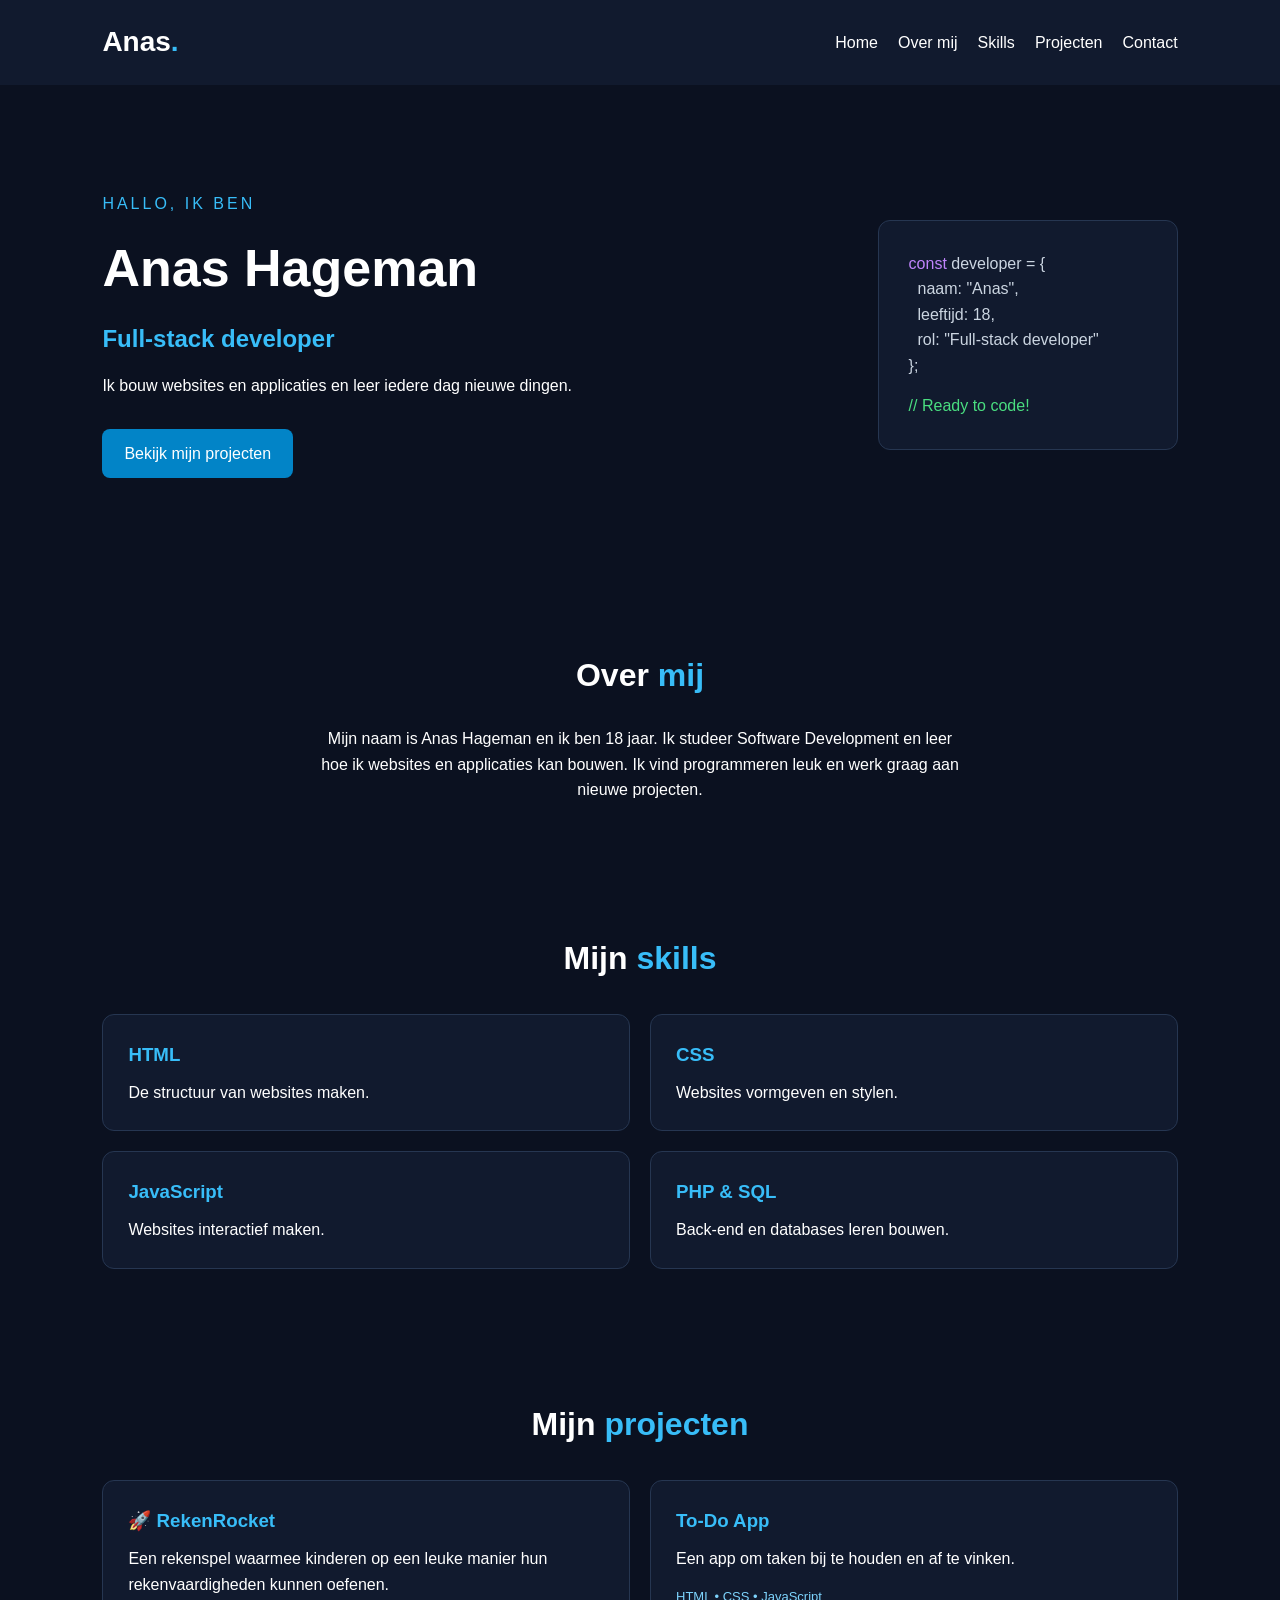
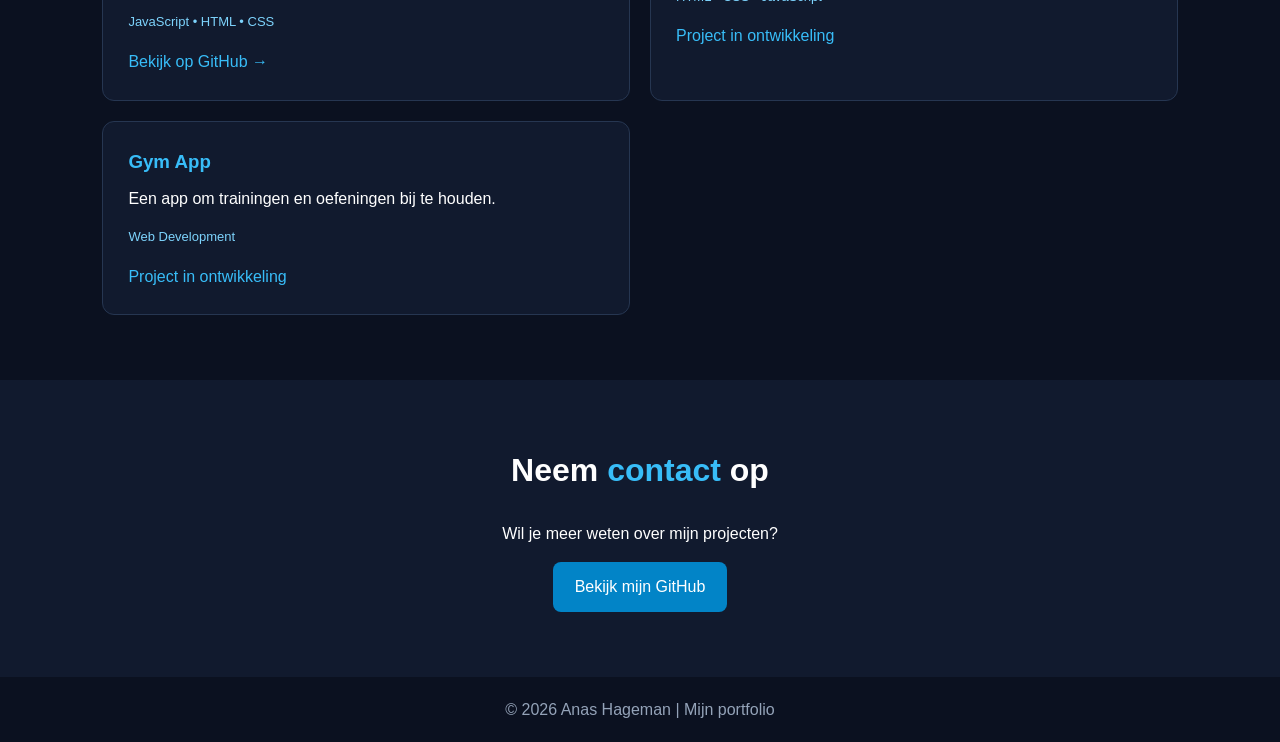
==== index.html @ 2a6a4658 "Eerste versie van mijn portfolio" ====
<!DOCTYPE html>
<html lang="nl">
<head>
    <meta charset="UTF-8">
    <meta name="viewport" content="width=device-width, initial-scale=1.0">
    <title>Portfolio | Anas Hageman</title>
    <link rel="stylesheet" href="style.css">
</head>
<body>

<header>
    <nav class="navbar">
        <a href="#home" class="logo">Anas<span>.</span></a>

        <ul>
            <li><a href="#home">Home</a></li>
            <li><a href="#about">Over mij</a></li>
            <li><a href="#skills">Skills</a></li>
            <li><a href="#projects">Projecten</a></li>
            <li><a href="#contact">Contact</a></li>
        </ul>
    </nav>
</header>

<section id="home" class="hero">
    <div class="hero-content">
        <p class="small-title">HALLO, IK BEN</p>
        <h1>Anas Hageman</h1>
        <h2>Full-stack developer</h2>

        <p>
            Ik bouw websites en applicaties
            en leer iedere dag nieuwe dingen.
        </p>

        <a href="#projects" class="button">
            Bekijk mijn projecten
        </a>
    </div>

    <div class="code-box">
        <p><span>const</span> developer = {</p>
        <p>&nbsp;&nbsp;naam: "Anas",</p>
        <p>&nbsp;&nbsp;leeftijd: 18,</p>
        <p>&nbsp;&nbsp;rol: "Full-stack developer"</p>
        <p>};</p>
        <p class="green">// Ready to code!</p>
    </div>
</section>

<section id="about" class="section">
    <h2>Over <span>mij</span></h2>
    <p class="description">
        Mijn naam is Anas Hageman en ik ben 18 jaar.
        Ik studeer Software Development en leer hoe ik
        websites en applicaties kan bouwen.
        Ik vind programmeren leuk en werk graag aan nieuwe projecten.
    </p>
</section>

<section id="skills" class="section">
    <h2>Mijn <span>skills</span></h2>

    <div class="cards">
        <div class="card">
            <h3>HTML</h3>
            <p>De structuur van websites maken.</p>
        </div>

        <div class="card">
            <h3>CSS</h3>
            <p>Websites vormgeven en stylen.</p>
        </div>

        <div class="card">
            <h3>JavaScript</h3>
            <p>Websites interactief maken.</p>
        </div>

        <div class="card">
            <h3>PHP & SQL</h3>
            <p>Back-end en databases leren bouwen.</p>
        </div>
    </div>
</section>

<section id="projects" class="section">
    <h2>Mijn <span>projecten</span></h2>

    <div class="cards">
        <a href="https://github.com/anashageman-hash/JavaScript-app"
           target="_blank"
           rel="noopener noreferrer"
           class="card project-link">

            <h3>🚀 RekenRocket</h3>
            <p>
                Een rekenspel waarmee kinderen op een leuke
                manier hun rekenvaardigheden kunnen oefenen.
            </p>
            <span class="tag">JavaScript • HTML • CSS</span>
            <p class="github-text">Bekijk op GitHub →</p>
        </a>

        <div class="card">
            <h3>To-Do App</h3>
            <p>
                Een app om taken bij te houden
                en af te vinken.
            </p>
            <span class="tag">HTML • CSS • JavaScript</span>
            <p class="github-text">Project in ontwikkeling</p>
        </div>

        <div class="card">
            <h3>Gym App</h3>
            <p>
                Een app om trainingen en oefeningen
                bij te houden.
            </p>
            <span class="tag">Web Development</span>
            <p class="github-text">Project in ontwikkeling</p>
        </div>
    </div>
</section>

<section id="contact" class="section contact">
    <h2>Neem <span>contact</span> op</h2>
    <p>Wil je meer weten over mijn projecten?</p>

    <a href="https://github.com/anashageman-hash"
       target="_blank"
       rel="noopener noreferrer"
       class="button">
        Bekijk mijn GitHub
    </a>
</section>

<footer>
    <p>© 2026 Anas Hageman | Mijn portfolio</p>
</footer>

<script src="script.js"></script>
</body>
</html>
---- style.css ----
* {
    margin: 0;
    padding: 0;
    box-sizing: border-box;
    scroll-behavior: smooth;
}

body {
    font-family: Arial, sans-serif;
    background: #0b1120;
    color: white;
    line-height: 1.6;
}

.navbar {
    display: flex;
    justify-content: space-between;
    align-items: center;
    padding: 20px 8%;
    background: #111a2e;
}

.logo {
    font-size: 28px;
    font-weight: bold;
    color: white;
    text-decoration: none;
}

.logo span,
.section h2 span {
    color: #38bdf8;
}

.navbar ul {
    display: flex;
    list-style: none;
    gap: 20px;
}

.navbar a {
    color: white;
    text-decoration: none;
}

.navbar ul a:hover {
    color: #38bdf8;
}

.hero {
    min-height: 500px;
    display: flex;
    justify-content: space-between;
    align-items: center;
    gap: 40px;
    padding: 80px 8%;
}

.small-title {
    color: #38bdf8;
    letter-spacing: 3px;
}

.hero h1 {
    font-size: 52px;
    margin: 10px 0;
}

.hero h2 {
    color: #38bdf8;
    margin-bottom: 15px;
}

.hero-content > p:not(.small-title) {
    margin-bottom: 15px;
}

.button {
    display: inline-block;
    margin-top: 15px;
    padding: 12px 22px;
    background: #0284c7;
    color: white;
    text-decoration: none;
    border-radius: 8px;
    transition: 0.3s;
}

.button:hover {
    background: #0369a1;
    transform: translateY(-2px);
}

.code-box {
    background: #111a2e;
    border: 1px solid #263651;
    padding: 30px;
    border-radius: 12px;
    color: #cbd5e1;
    min-width: 300px;
}

.code-box span {
    color: #c084fc;
}

.code-box .green {
    color: #4ade80;
    margin-top: 15px;
}

.section {
    padding: 65px 8%;
    text-align: center;
}

.section h2 {
    font-size: 32px;
    margin-bottom: 25px;
}

.description {
    max-width: 650px;
    margin: 0 auto;
}

.cards {
    display: grid;
    grid-template-columns: repeat(2, minmax(0, 1fr));
    gap: 20px;
    margin-top: 30px;
}

.card {
    background: #111a2e;
    border: 1px solid #263651;
    border-radius: 12px;
    padding: 25px;
    text-align: left;
    transition: 0.3s;
}

.card:hover {
    transform: translateY(-5px);
    border-color: #38bdf8;
}

.card h3 {
    color: #38bdf8;
    margin-bottom: 10px;
}

.project-link {
    display: block;
    color: white;
    text-decoration: none;
    cursor: pointer;
}

.tag {
    display: inline-block;
    color: #7dd3fc;
    margin-top: 15px;
    font-size: 13px;
}

.github-text {
    color: #38bdf8;
    margin-top: 15px;
}

.contact {
    background: #111a2e;
}

footer {
    padding: 20px;
    text-align: center;
    color: #94a3b8;
}

@media (max-width: 700px) {
    .navbar {
        flex-direction: column;
        gap: 15px;
    }

    .navbar ul {
        flex-wrap: wrap;
        justify-content: center;
        gap: 12px;
    }

    .hero {
        flex-direction: column;
        align-items: flex-start;
    }

    .hero h1 {
        font-size: 38px;
    }

    .code-box {
        min-width: 0;
        width: 100%;
        overflow-wrap: anywhere;
    }

    .cards {
        grid-template-columns: 1fr;
    }
}
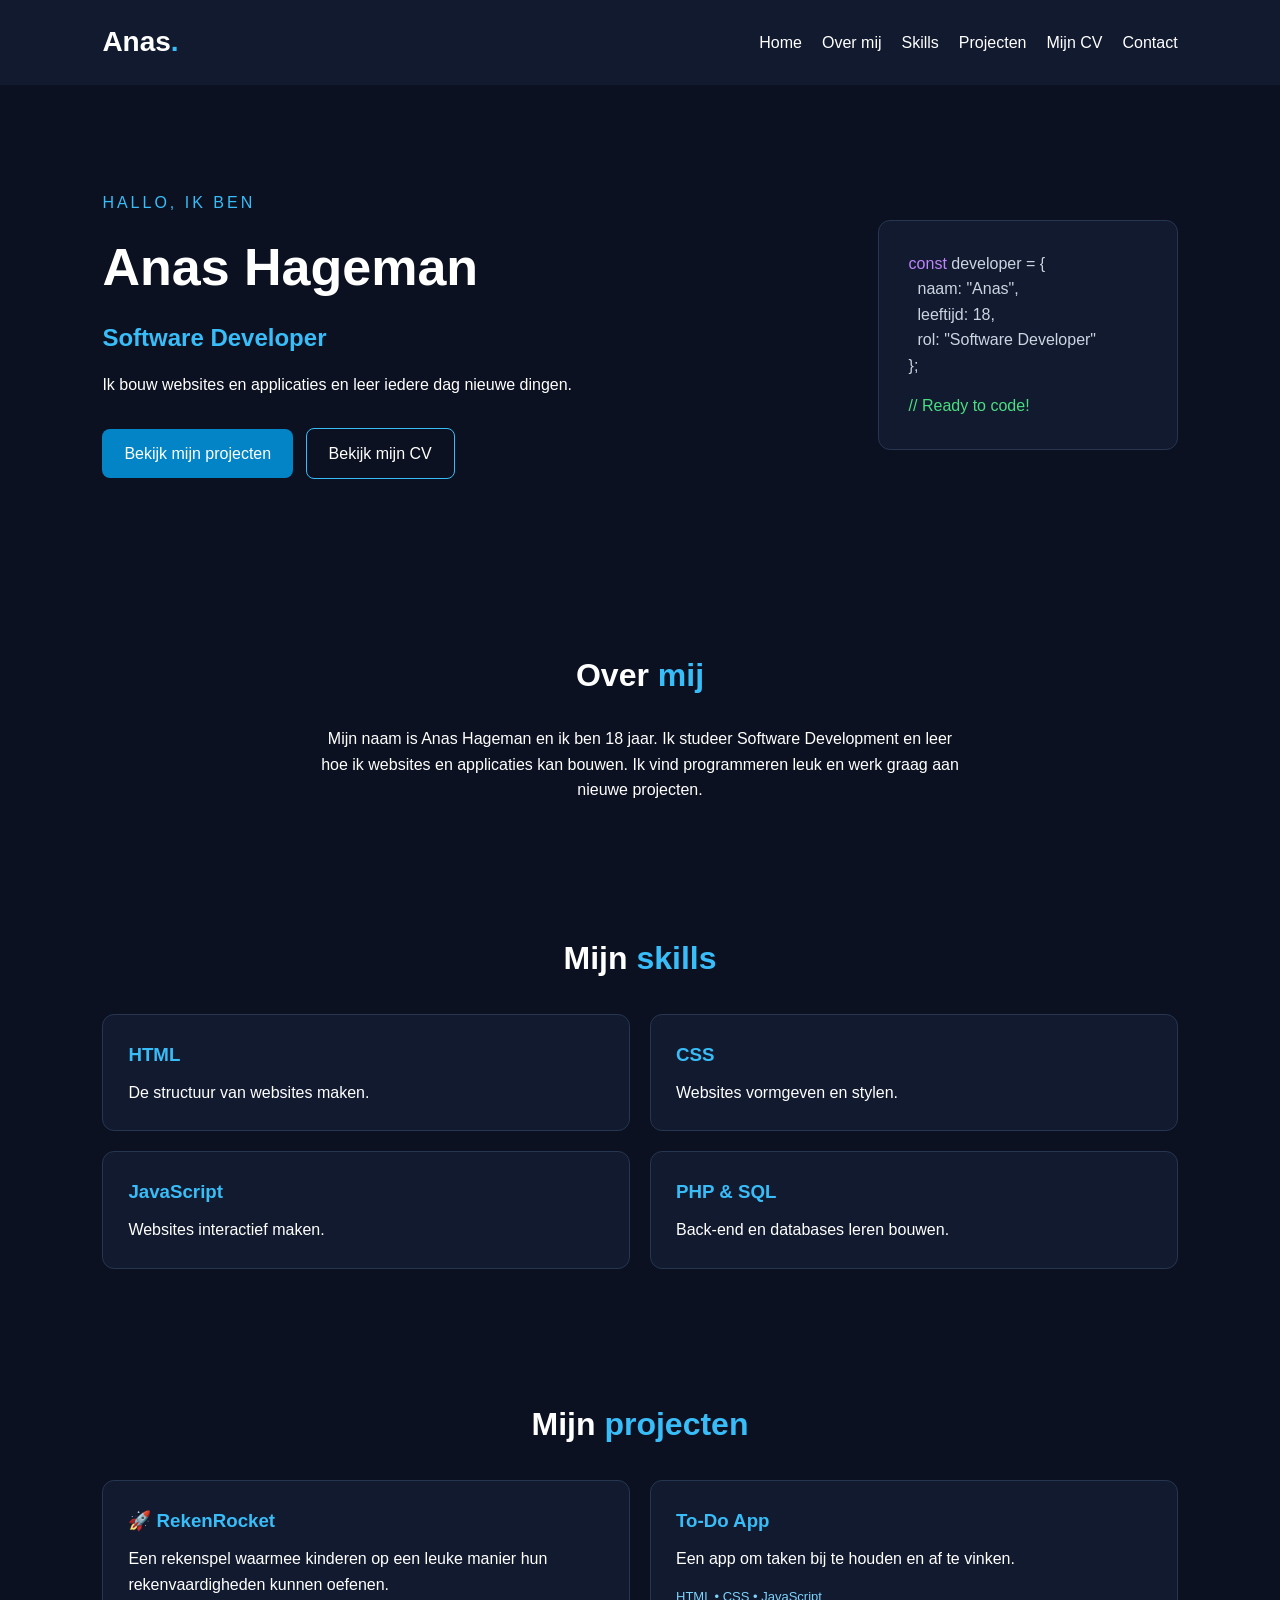
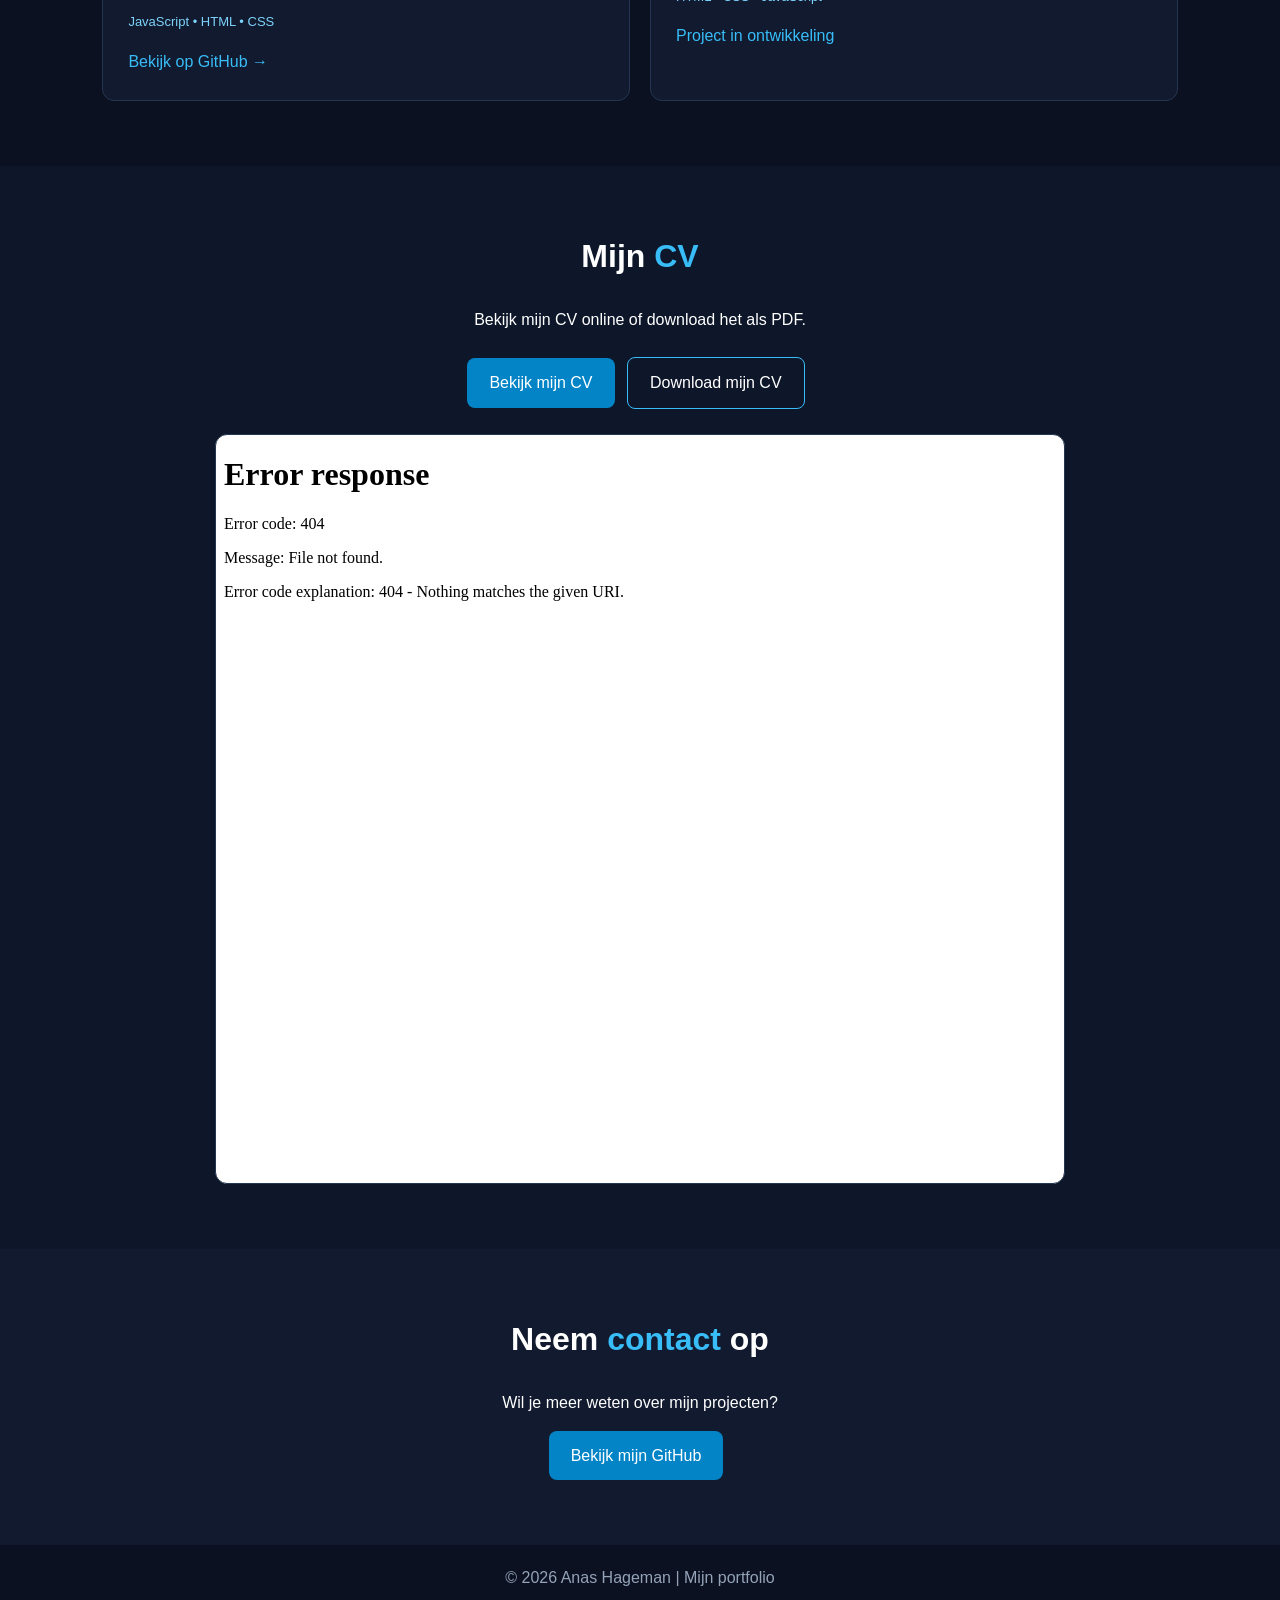
==== commit da6bac0f: "mijn cv er in gezet" ====
--- a/index.html
+++ b/index.html
@@ -18,6 +18,7 @@
             <li><a href="#about">Over mij</a></li>
             <li><a href="#skills">Skills</a></li>
             <li><a href="#projects">Projecten</a></li>
+            <li><a href="#cv">Mijn CV</a></li>
             <li><a href="#contact">Contact</a></li>
         </ul>
     </nav>
@@ -27,7 +28,7 @@
     <div class="hero-content">
         <p class="small-title">HALLO, IK BEN</p>
         <h1>Anas Hageman</h1>
-        <h2>Full-stack developer</h2>
+        <h2>Software Developer</h2>
 
         <p>
             Ik bouw websites en applicaties
@@ -37,13 +38,17 @@
         <a href="#projects" class="button">
             Bekijk mijn projecten
         </a>
+
+        <a href="#cv" class="button button-secondary">
+            Bekijk mijn CV
+        </a>
     </div>
 
     <div class="code-box">
         <p><span>const</span> developer = {</p>
         <p>&nbsp;&nbsp;naam: "Anas",</p>
         <p>&nbsp;&nbsp;leeftijd: 18,</p>
-        <p>&nbsp;&nbsp;rol: "Full-stack developer"</p>
+        <p>&nbsp;&nbsp;rol: "Software Developer"</p>
         <p>};</p>
         <p class="green">// Ready to code!</p>
     </div>
@@ -89,6 +94,7 @@
     <h2>Mijn <span>projecten</span></h2>
 
     <div class="cards">
+
         <a href="https://github.com/anashageman-hash/JavaScript-app"
            target="_blank"
            rel="noopener noreferrer"
@@ -99,6 +105,7 @@
                 Een rekenspel waarmee kinderen op een leuke
                 manier hun rekenvaardigheden kunnen oefenen.
             </p>
+
             <span class="tag">JavaScript • HTML • CSS</span>
             <p class="github-text">Bekijk op GitHub →</p>
         </a>
@@ -109,19 +116,36 @@
                 Een app om taken bij te houden
                 en af te vinken.
             </p>
+
             <span class="tag">HTML • CSS • JavaScript</span>
             <p class="github-text">Project in ontwikkeling</p>
         </div>
 
-        <div class="card">
-            <h3>Gym App</h3>
-            <p>
-                Een app om trainingen en oefeningen
-                bij te houden.
-            </p>
-            <span class="tag">Web Development</span>
-            <p class="github-text">Project in ontwikkeling</p>
-        </div>
+    </div>
+</section>
+
+<section id="cv" class="section cv-section">
+    <h2>Mijn <span>CV</span></h2>
+
+    <p class="description">
+        Bekijk mijn CV online of download het als PDF.
+    </p>
+
+    <div class="cv-buttons">
+        <a href="CV.pdf" target="_blank"
+           rel="noopener noreferrer" class="button">
+            Bekijk mijn CV
+        </a>
+
+        <a href="CV.pdf" download="Anas-Hageman-CV.pdf"
+           class="button button-secondary">
+            Download mijn CV
+        </a>
+    </div>
+
+    <div class="cv-viewer">
+        <iframe src="CV.pdf" title="CV van Anas Hageman">
+        </iframe>
     </div>
 </section>
 
--- a/style.css
+++ b/style.css
@@ -79,6 +79,7 @@
 .button {
     display: inline-block;
     margin-top: 15px;
+    margin-right: 8px;
     padding: 12px 22px;
     background: #0284c7;
     color: white;
@@ -90,6 +91,15 @@
 .button:hover {
     background: #0369a1;
     transform: translateY(-2px);
+}
+
+.button-secondary {
+    background: transparent;
+    border: 1px solid #38bdf8;
+}
+
+.button-secondary:hover {
+    background: #12304a;
 }
 
 .code-box {
@@ -170,6 +180,30 @@
     margin-top: 15px;
 }
 
+.cv-section {
+    background: #0d1729;
+}
+
+.cv-buttons {
+    margin: 10px 0 25px;
+}
+
+.cv-viewer {
+    max-width: 850px;
+    height: 750px;
+    margin: 25px auto 0;
+    overflow: hidden;
+    border: 1px solid #263651;
+    border-radius: 12px;
+    background: white;
+}
+
+.cv-viewer iframe {
+    width: 100%;
+    height: 100%;
+    border: 0;
+}
+
 .contact {
     background: #111a2e;
 }
@@ -210,4 +244,8 @@
     .cards {
         grid-template-columns: 1fr;
     }
-}
+
+    .cv-viewer {
+        height: 600px;
+    }
+}
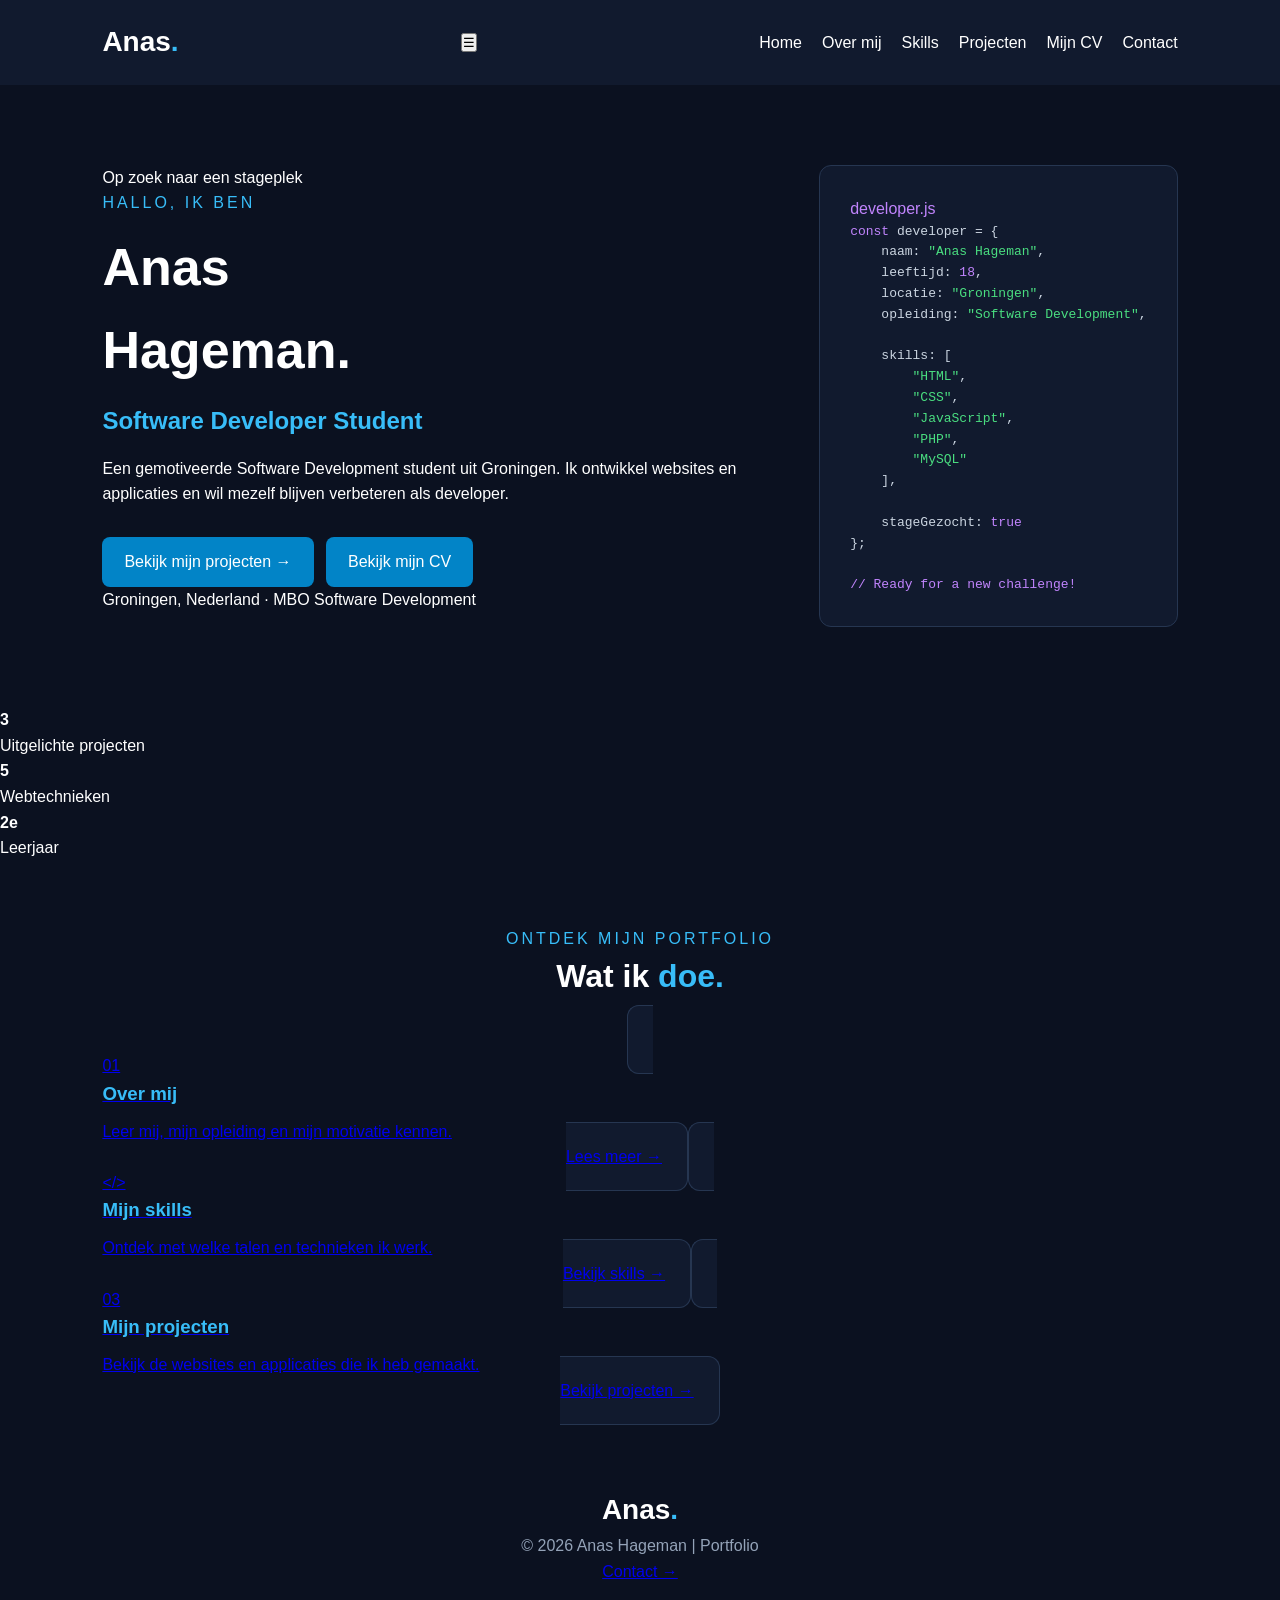
==== commit 0ccd5adc: "was vergeten te commiten maar alles mooier gemaakt" ====
--- a/index.html
+++ b/index.html
@@ -4,167 +4,136 @@
 <head>
     <meta charset="UTF-8">
     <meta name="viewport" content="width=device-width, initial-scale=1.0">
-    <title>Portfolio | Anas Hageman</title>
+    <meta name="description" content="Portfolio van Anas Hageman, Software Development student uit Groningen.">
+    <title>Home | Anas Hageman</title>
     <link rel="stylesheet" href="style.css">
+    <script src="script.js" defer></script>
 </head>
 <body>
 
 <header>
     <nav class="navbar">
-        <a href="#home" class="logo">Anas<span>.</span></a>
-
-        <ul>
-            <li><a href="#home">Home</a></li>
-            <li><a href="#about">Over mij</a></li>
-            <li><a href="#skills">Skills</a></li>
-            <li><a href="#projects">Projecten</a></li>
-            <li><a href="#cv">Mijn CV</a></li>
-            <li><a href="#contact">Contact</a></li>
+        <a href="index.html" class="logo">Anas<span>.</span></a>
+        <button class="menu-toggle" aria-label="Menu openen" aria-expanded="false" aria-controls="navigation">☰</button>
+        <ul id="navigation">
+            <li><a href="index.html">Home</a></li>
+            <li><a href="about.html">Over mij</a></li>
+            <li><a href="skills.html">Skills</a></li>
+            <li><a href="projects.html">Projecten</a></li>
+            <li><a href="cv.html">Mijn CV</a></li>
+            <li><a href="contact.html">Contact</a></li>
         </ul>
     </nav>
 </header>
 
-<section id="home" class="hero">
-    <div class="hero-content">
-        <p class="small-title">HALLO, IK BEN</p>
-        <h1>Anas Hageman</h1>
-        <h2>Software Developer</h2>
+<main>
+    <section class="hero">
+        <div class="hero-content">
+            <div class="status">
+                <span class="status-dot"></span>
+                Op zoek naar een stageplek
+            </div>
 
-        <p>
-            Ik bouw websites en applicaties
-            en leer iedere dag nieuwe dingen.
-        </p>
+            <p class="small-title">HALLO, IK BEN</p>
+            <h1>Anas<br><span>Hageman.</span></h1>
+            <h2>Software Developer Student</h2>
 
-        <a href="#projects" class="button">
-            Bekijk mijn projecten
-        </a>
+            <p class="description">
+                Een gemotiveerde Software Development student
+                uit Groningen. Ik ontwikkel websites en applicaties
+                en wil mezelf blijven verbeteren als developer.
+            </p>
 
-        <a href="#cv" class="button button-secondary">
-            Bekijk mijn CV
-        </a>
-    </div>
+            <div class="buttons">
+                <a href="projects.html" class="button">
+                    Bekijk mijn projecten →
+                </a>
+                <a href="cv.html" class="button secondary">
+                    Bekijk mijn CV
+                </a>
+            </div>
 
-    <div class="code-box">
-        <p><span>const</span> developer = {</p>
-        <p>&nbsp;&nbsp;naam: "Anas",</p>
-        <p>&nbsp;&nbsp;leeftijd: 18,</p>
-        <p>&nbsp;&nbsp;rol: "Software Developer"</p>
-        <p>};</p>
-        <p class="green">// Ready to code!</p>
-    </div>
-</section>
-
-<section id="about" class="section">
-    <h2>Over <span>mij</span></h2>
-    <p class="description">
-        Mijn naam is Anas Hageman en ik ben 18 jaar.
-        Ik studeer Software Development en leer hoe ik
-        websites en applicaties kan bouwen.
-        Ik vind programmeren leuk en werk graag aan nieuwe projecten.
-    </p>
-</section>
-
-<section id="skills" class="section">
-    <h2>Mijn <span>skills</span></h2>
-
-    <div class="cards">
-        <div class="card">
-            <h3>HTML</h3>
-            <p>De structuur van websites maken.</p>
+            <p class="location">Groningen, Nederland · MBO Software Development</p>
         </div>
 
-        <div class="card">
-            <h3>CSS</h3>
-            <p>Websites vormgeven en stylen.</p>
+        <div class="code-box">
+            <div class="code-header">
+                <div class="dots">
+                    <i></i><i></i><i></i>
+                </div>
+                <span>developer.js</span>
+            </div>
+
+            <pre><code><span class="purple">const</span> developer = {
+    naam: <span class="green">"Anas Hageman"</span>,
+    leeftijd: <span class="orange">18</span>,
+    locatie: <span class="green">"Groningen"</span>,
+    opleiding: <span class="green">"Software Development"</span>,
+
+    skills: [
+        <span class="green">"HTML"</span>,
+        <span class="green">"CSS"</span>,
+        <span class="green">"JavaScript"</span>,
+        <span class="green">"PHP"</span>,
+        <span class="green">"MySQL"</span>
+    ],
+
+    stageGezocht: <span class="purple">true</span>
+};
+
+<span class="comment">// Ready for a new challenge!</span></code></pre>
         </div>
+    </section>
 
-        <div class="card">
-            <h3>JavaScript</h3>
-            <p>Websites interactief maken.</p>
+    <section class="stats">
+        <div>
+            <strong>3</strong>
+            <p>Uitgelichte projecten</p>
         </div>
+        <div>
+            <strong>5</strong>
+            <p>Webtechnieken</p>
+        </div>
+        <div>
+            <strong>2e</strong>
+            <p>Leerjaar</p>
+        </div>
+    </section>
 
-        <div class="card">
-            <h3>PHP & SQL</h3>
-            <p>Back-end en databases leren bouwen.</p>
+    <section class="section">
+        <p class="small-title">ONTDEK MIJN PORTFOLIO</p>
+        <h2>Wat ik <span>doe.</span></h2>
+
+        <div class="grid three-columns">
+            <a href="about.html" class="card">
+                <div class="card-icon">01</div>
+                <h3>Over mij</h3>
+                <p>Leer mij, mijn opleiding en mijn motivatie kennen.</p>
+                <span class="text-link">Lees meer →</span>
+            </a>
+
+            <a href="skills.html" class="card">
+                <div class="card-icon">&lt;/&gt;</div>
+                <h3>Mijn skills</h3>
+                <p>Ontdek met welke talen en technieken ik werk.</p>
+                <span class="text-link">Bekijk skills →</span>
+            </a>
+
+            <a href="projects.html" class="card">
+                <div class="card-icon">03</div>
+                <h3>Mijn projecten</h3>
+                <p>Bekijk de websites en applicaties die ik heb gemaakt.</p>
+                <span class="text-link">Bekijk projecten →</span>
+            </a>
         </div>
-    </div>
-</section>
-
-<section id="projects" class="section">
-    <h2>Mijn <span>projecten</span></h2>
-
-    <div class="cards">
-
-        <a href="https://github.com/anashageman-hash/JavaScript-app"
-           target="_blank"
-           rel="noopener noreferrer"
-           class="card project-link">
-
-            <h3>🚀 RekenRocket</h3>
-            <p>
-                Een rekenspel waarmee kinderen op een leuke
-                manier hun rekenvaardigheden kunnen oefenen.
-            </p>
-
-            <span class="tag">JavaScript • HTML • CSS</span>
-            <p class="github-text">Bekijk op GitHub →</p>
-        </a>
-
-        <div class="card">
-            <h3>To-Do App</h3>
-            <p>
-                Een app om taken bij te houden
-                en af te vinken.
-            </p>
-
-            <span class="tag">HTML • CSS • JavaScript</span>
-            <p class="github-text">Project in ontwikkeling</p>
-        </div>
-
-    </div>
-</section>
-
-<section id="cv" class="section cv-section">
-    <h2>Mijn <span>CV</span></h2>
-
-    <p class="description">
-        Bekijk mijn CV online of download het als PDF.
-    </p>
-
-    <div class="cv-buttons">
-        <a href="CV.pdf" target="_blank"
-           rel="noopener noreferrer" class="button">
-            Bekijk mijn CV
-        </a>
-
-        <a href="CV.pdf" download="Anas-Hageman-CV.pdf"
-           class="button button-secondary">
-            Download mijn CV
-        </a>
-    </div>
-
-    <div class="cv-viewer">
-        <iframe src="CV.pdf" title="CV van Anas Hageman">
-        </iframe>
-    </div>
-</section>
-
-<section id="contact" class="section contact">
-    <h2>Neem <span>contact</span> op</h2>
-    <p>Wil je meer weten over mijn projecten?</p>
-
-    <a href="https://github.com/anashageman-hash"
-       target="_blank"
-       rel="noopener noreferrer"
-       class="button">
-        Bekijk mijn GitHub
-    </a>
-</section>
+    </section>
+</main>
 
 <footer>
-    <p>© 2026 Anas Hageman | Mijn portfolio</p>
+    <a href="index.html" class="logo">Anas<span>.</span></a>
+    <p>© 2026 Anas Hageman | Portfolio</p>
+    <a href="contact.html">Contact →</a>
 </footer>
 
-<script src="script.js"></script>
 </body>
 </html>
